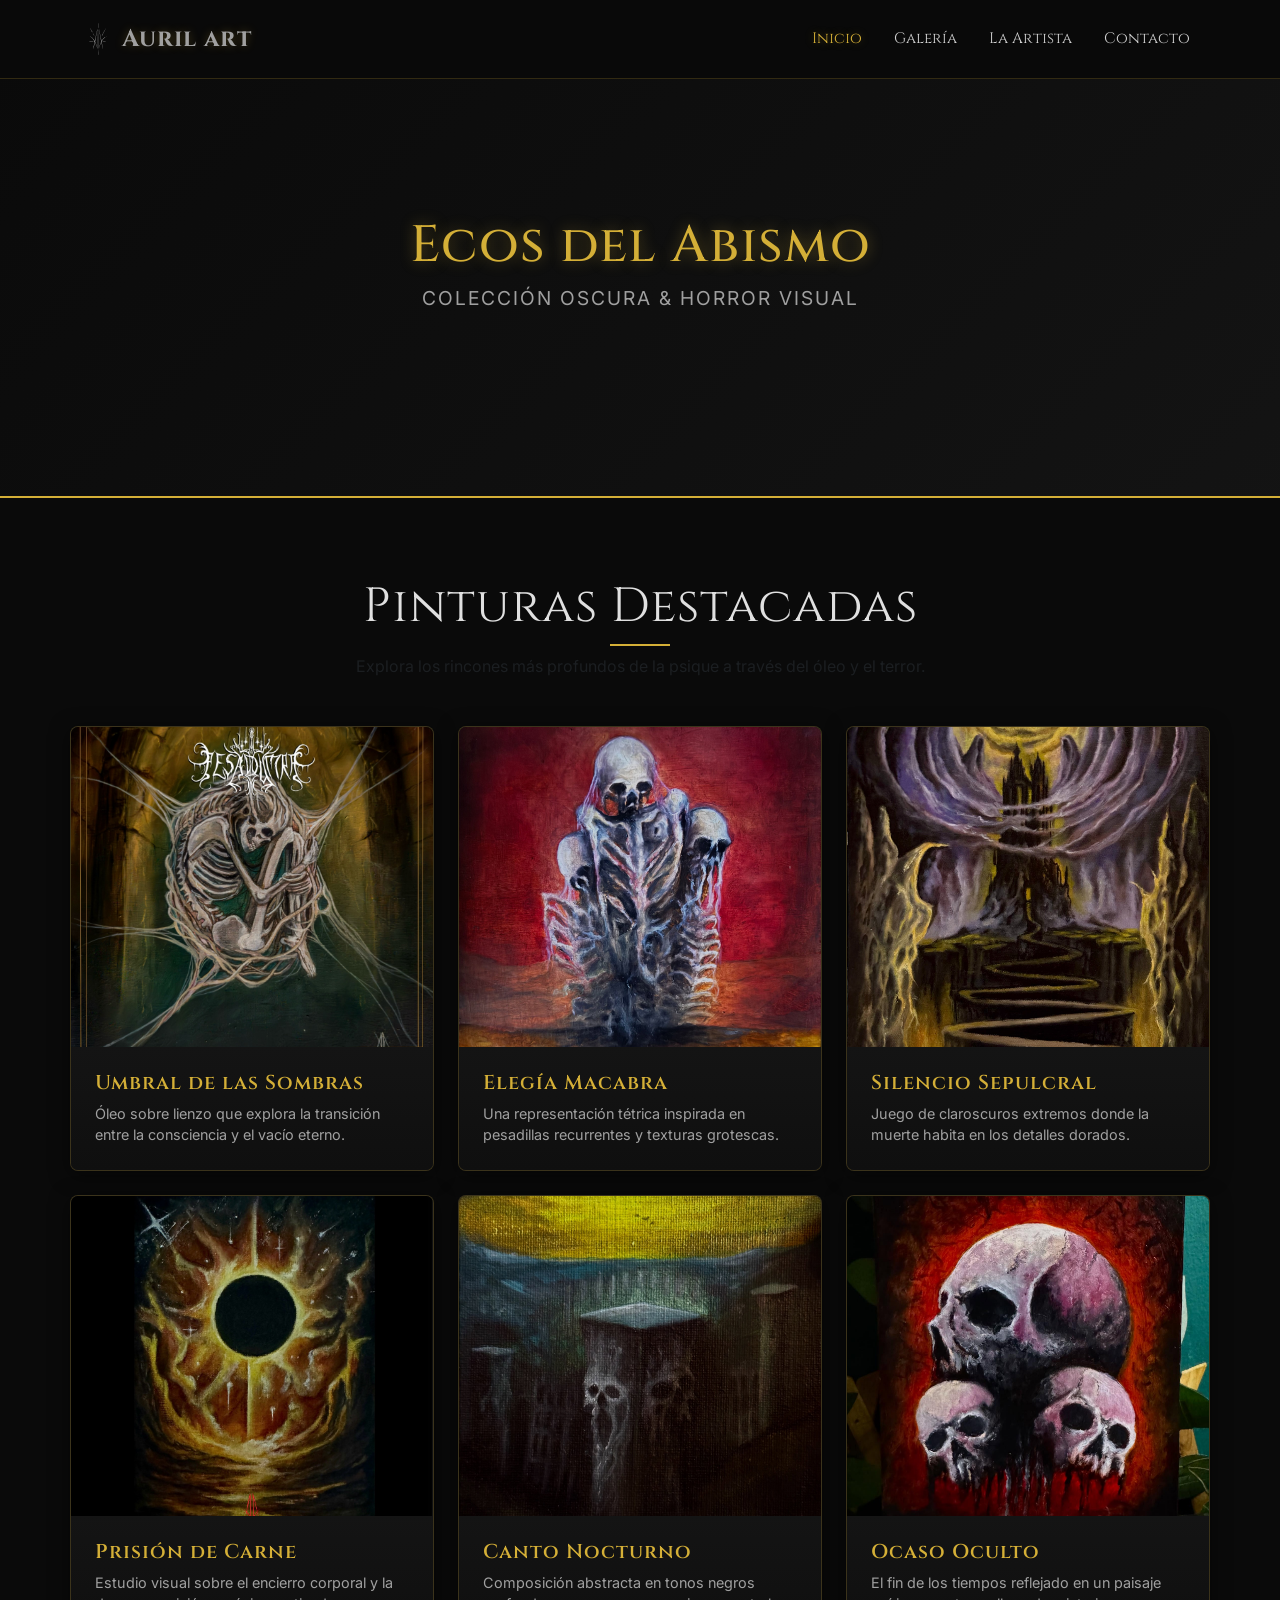
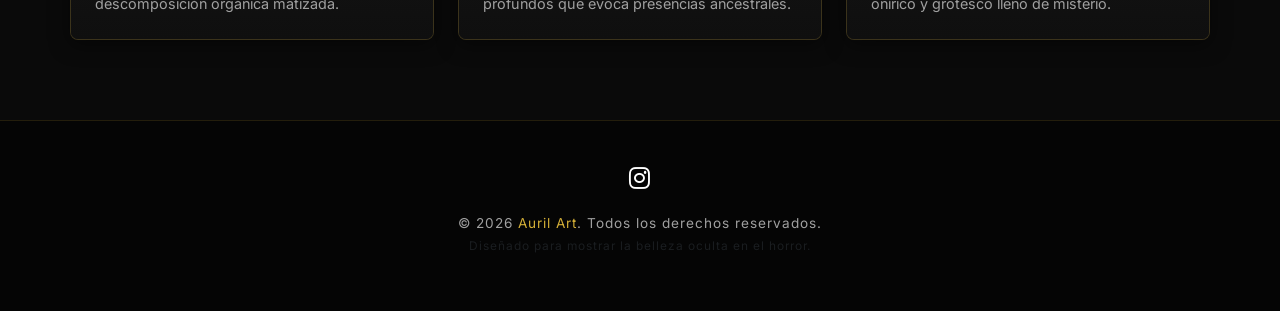
==== index.html @ 06678bcd "Proyecto limpio Auril Art" ====
<!DOCTYPE html>
<html lang="es">

<head>
    <meta charset="UTF-8">
    <meta name="viewport" content="width=device-width, initial-scale=1.0">
    <title>Galería Nocturna | Arte Dark & Horror</title>
    <link href="https://cdn.jsdelivr.net/npm/bootstrap@5.3.0/dist/css/bootstrap.min.css" rel="stylesheet">
    <link
        href="https://fonts.googleapis.com/css2?family=Cinzel:wght@400;600;700&family=Inter:wght@300;400;500&display=swap"
        rel="stylesheet">
    <link rel="stylesheet" href="https://cdnjs.cloudflare.com/ajax/libs/font-awesome/6.4.0/css/all.min.css">
    <link rel="stylesheet" href="./CSS/styles.css">
</head>

<body>

    <header>
        <nav class="navbar navbar-expand-lg navbar-dark navbar-dark-custom fixed-top py-3">
            <div class="container">
                <a class="navbar-brand d-flex align-items-center Auril_Art" href="#">
                    <img src="img/logo-symbol.svg" alt="Auril Art Logo" style="width: 32px; height: 32px;" class="me-2">
                    Auril art
                </a>
                <button class="navbar-toggler" type="button" data-bs-toggle="collapse" data-bs-target="#navbarNav"
                    aria-controls="navbarNav" aria-expanded="false" aria-label="Toggle navigation">
                    <span class="navbar-toggler-icon"></span>
                </button>
                <div class="collapse navbar-collapse justify-content-end" id="navbarNav">
                    <ul class="navbar-nav gap-3 text-center">
                        <li class="nav-item">
                            <a class="nav-link active" href="#">Inicio</a>
                        </li>
                        <li class="nav-item">
                            <a class="nav-link" href="#galeria">Galería</a>
                        </li>
                        <li class="nav-item">
                            <a class="nav-link" href="#biografia">La Artista</a>
                        </li>
                        <li class="nav-item">
                            <a class="nav-link" href="#contact">Contacto</a>
                        </li>
                    </ul>
                </div>
            
            </div>
        </nav>
    </header>

    <section class="hero-banner mt-5">
        <div class="container hero-content">
            <h1 class="gold-title">Ecos del Abismo</h1>
            <p>Colección Oscura & Horror Visual</p>
        </div>
    </section>

    <main class="container gallery-container" id="galeria">
        <div class="text-center mb-5">
            <h2 class="gold-title display-5 mb-2">Pinturas Destacadas</h2>
            <div class="gold-divider"></div>
            <p class="text-muted mt-2">Explora los rincones más profundos de la psique a través del óleo y el terror.
            </p>
        </div>

        <div class="row g-4">
            <!-- Painting Item 1 -->
            <div class="col-sm-6 col-lg-4">
                <div class="art-card">
                    <div class="img-wrapper">
                        <img src="./img/paint-1.jpg"
                            alt="Umbral de las Sombras" loading="lazy">
                    </div>
                    <div class="art-info">
                        <h3 class="art-title">Umbral de las Sombras</h3>
                        <p class="art-desc">Óleo sobre lienzo que explora la transición entre la consciencia y el vacío
                            eterno.</p>
                    </div>
                </div>
            </div>

            <!-- Painting Item 2 -->
            <div class="col-sm-6 col-lg-4">
                <div class="art-card">
                    <div class="img-wrapper">
                        <img src="./img/paint-2.jpg"
                            alt="Elegía Macabra" loading="lazy">
                    </div>
                    <div class="art-info">
                        <h3 class="art-title">Elegía Macabra</h3>
                        <p class="art-desc">Una representación tétrica inspirada en pesadillas recurrentes y texturas
                            grotescas.</p>
                    </div>
                </div>
            </div>

            <!-- Painting Item 3 -->
            <div class="col-sm-6 col-lg-4">
                <div class="art-card">
                    <div class="img-wrapper">
                        <img src="./img/paint-3.jpg"
                            alt="Silencio sepulcral" loading="lazy">
                    </div>
                    <div class="art-info">
                        <h3 class="art-title">Silencio Sepulcral</h3>
                        <p class="art-desc">Juego de claroscuros extremos donde la muerte habita en los detalles
                            dorados.</p>
                    </div>
                </div>
            </div>

            <!-- Painting Item 4 -->
            <div class="col-sm-6 col-lg-4">
                <div class="art-card">
                    <div class="img-wrapper">
                        <img src="./img/paint-4.jpg"
                            alt="Prisión de Carne" loading="lazy">
                    </div>
                    <div class="art-info">
                        <h3 class="art-title">Prisión de Carne</h3>
                        <p class="art-desc">Estudio visual sobre el encierro corporal y la descomposición orgánica
                            matizada.</p>
                    </div>
                </div>
            </div>

            <!-- Painting Item 5 -->
            <div class="col-sm-6 col-lg-4">
                <div class="art-card">
                    <div class="img-wrapper">
                        <img src="./img/paint-5.jpg"
                            alt="Canto Nocturno" loading="lazy">
                    </div>
                    <div class="art-info">
                        <h3 class="art-title">Canto Nocturno</h3>
                        <p class="art-desc">Composición abstracta en tonos negros profundos que evoca presencias
                            ancestrales.</p>
                    </div>
                </div>
            </div>

            <!-- Painting Item 6 -->
            <div class="col-sm-6 col-lg-4">
                <div class="art-card">
                    <div class="img-wrapper">
                        <img src="./img/paint-6.jpg"
                            alt="Ocaso Oculto" loading="lazy">
                    </div>
                    <div class="art-info">
                        <h3 class="art-title">Ocaso Oculto</h3>
                        <p class="art-desc">El fin de los tiempos reflejado en un paisaje onírico y grotesco lleno de
                            misterio.</p>
                    </div>
                </div>
            </div>
        </div>
    </main>

    <footer id="contact">
        <div class="container text-center">
            <div class="mb-3">
                <a href="https://www.instagram.com/aurilart/" target="_blank" rel="noopener noreferrer" class="social-icon text-white fs-4">
                    <i class="fa-brands fa-instagram"></i>
                </a>
            </div>
            <p class="mb-1">&copy; 2026 <span>Auril Art</span>. Todos los derechos reservados.</p>
            <p class="text-muted small">Diseñado para mostrar la belleza oculta en el horror.</p>
        </div>
    </footer>
    <!-- Bootstrap 5 JS Bundle CDN -->
    <script src="https://cdn.jsdelivr.net/npm/bootstrap@5.3.0/dist/js/bootstrap.bundle.min.js"></script>
</body>

</html>
---- CSS/styles.css ----
/* STREAMING_CHUNK:Defining root variables and global styles... */
:root {
--bg-deep: #0a0a0a;
--bg-card: #141414;
--gold: #d4af37;
--gold-light: #f3e5ab;
--gold-dark: #aa8c2c;
--text-muted: #a0a0a0;
}

body {
background-color: var(--bg-deep);
color: #e0e0e0;
font-family: 'Inter', sans-serif;
overflow-x: hidden;
}

h1, h2, h3, h4, .navbar-brand, .gold-title {
font-family: 'Cinzel', serif;
letter-spacing: 1px;
}

.Auril_Art{
    color: white;
}
/* STREAMING_CHUNK:Styling navigation bar components... */
.navbar-dark-custom {
background-color: rgba(10, 10, 10, 0.95);
backdrop-filter: blur(10px);
border-bottom: 1px solid rgba(212, 175, 55, 0.2);
}

.navbar-brand {
color: var(--text-muted) !important;
font-weight: 700;
font-size: 1.5rem;
text-shadow: 0 0 10px rgba(212, 175, 55, 0.3);
}

.nav-link {
color: #d1d1d1 !important;
transition: color 0.3s ease;
font-family: 'Cinzel', serif;
font-size: 0.95rem;
}

.nav-link:hover, .nav-link.active {
color: var(--gold) !important;
text-shadow: 0 0 8px rgba(212, 175, 55, 0.4);
}

.navbar-toggler {
border-color: var(--gold);
}

.navbar-toggler-icon {
background-image: url("data:image/svg+xml,%3csvg xmlns='http://www.w3.org/2000/svg' viewBox='0 0 30 30'%3e%3cpath stroke='rgba%28212, 175, 55, 0.8%29' stroke-linecap='round' stroke-miterlimit='10' stroke-width='2' d='M4 7h22M4 15h22M4 23h22'/%3e%3c/svg%3e");
}

/* STREAMING_CHUNK:Styling hero banner layout... */
.hero-banner {
height: 50vh;
min-height: 350px;
background: linear-gradient(135deg, rgba(10,10,10,0.85) 0%, rgba(20,20,20,0.95) 100%),
url('https://images.unsplash.com/photo-1518709268805-4e9042af9f23?q=80&w=1600&auto=format&fit=crop') center/cover no-repeat;
border-bottom: 2px solid var(--gold);
display: flex;
align-items: center;
justify-content: center;
text-align: center;
position: relative;
}

.hero-content h1 {
color: var(--gold);
font-size: clamp(2rem, 4vw, 3.8rem);
margin-bottom: 0.5rem;
text-shadow: 0 0 15px rgba(212, 175, 55, 0.4);
}

.hero-content p {
color: var(--text-muted);
font-size: clamp(0.9rem, 1.5vw, 1.2rem);
letter-spacing: 2px;
text-transform: uppercase;
}

/* STREAMING_CHUNK:Styling gallery cards and hover effects... */
.gallery-container {
padding: 5rem 0;
}

.gold-divider {
width: 60px;
height: 2px;
background-color: var(--gold);
margin: 0 auto;
}

.art-card {
background-color: var(--bg-card);
border: 1px solid rgba(212, 175, 55, 0.2);
border-radius: 8px;
overflow: hidden;
transition: all 0.4s cubic-bezier(0.165, 0.84, 0.44, 1);
box-shadow: 0 4px 20px rgba(0, 0, 0, 0.5);
height: 100%;
}

.art-card:hover {
transform: translateY(-8px);
border-color: var(--gold);
box-shadow: 0 12px 30px rgba(212, 175, 55, 0.2);
}

.img-wrapper {
overflow: hidden;
position: relative;
height: 320px;
}

.art-card img {
width: 100%;
height: 100%;
object-fit: cover;
transition: transform 0.6s ease;
}

.art-card:hover img {
transform: scale(1.08);
}

.art-info {
padding: 1.5rem;
background: linear-gradient(to bottom, var(--bg-card), #0f0f0f);
}

.art-title {
color: var(--gold);
font-size: 1.25rem;
margin-bottom: 0.5rem;
font-weight: 600;
}

.art-desc {
color: var(--text-muted);
font-size: 0.9rem;
margin-bottom: 0;
line-height: 1.5;
}

/* STREAMING_CHUNK:Styling footer component... */
footer {
background-color: #050505;
border-top: 1px solid rgba(212, 175, 55, 0.15);
padding: 2.5rem 0;
text-align: center;
color: var(--text-muted);
font-size: 0.85rem;
letter-spacing: 1px;
}

footer span {
color: var(--gold);
}

footer .social-icon {
    transition: opacity 0.3s ease, transform 0.3s ease;
    display: inline-block;
}

footer .social-icon:hover {
    opacity: 0.7;
    transform: scale(1.1);
}
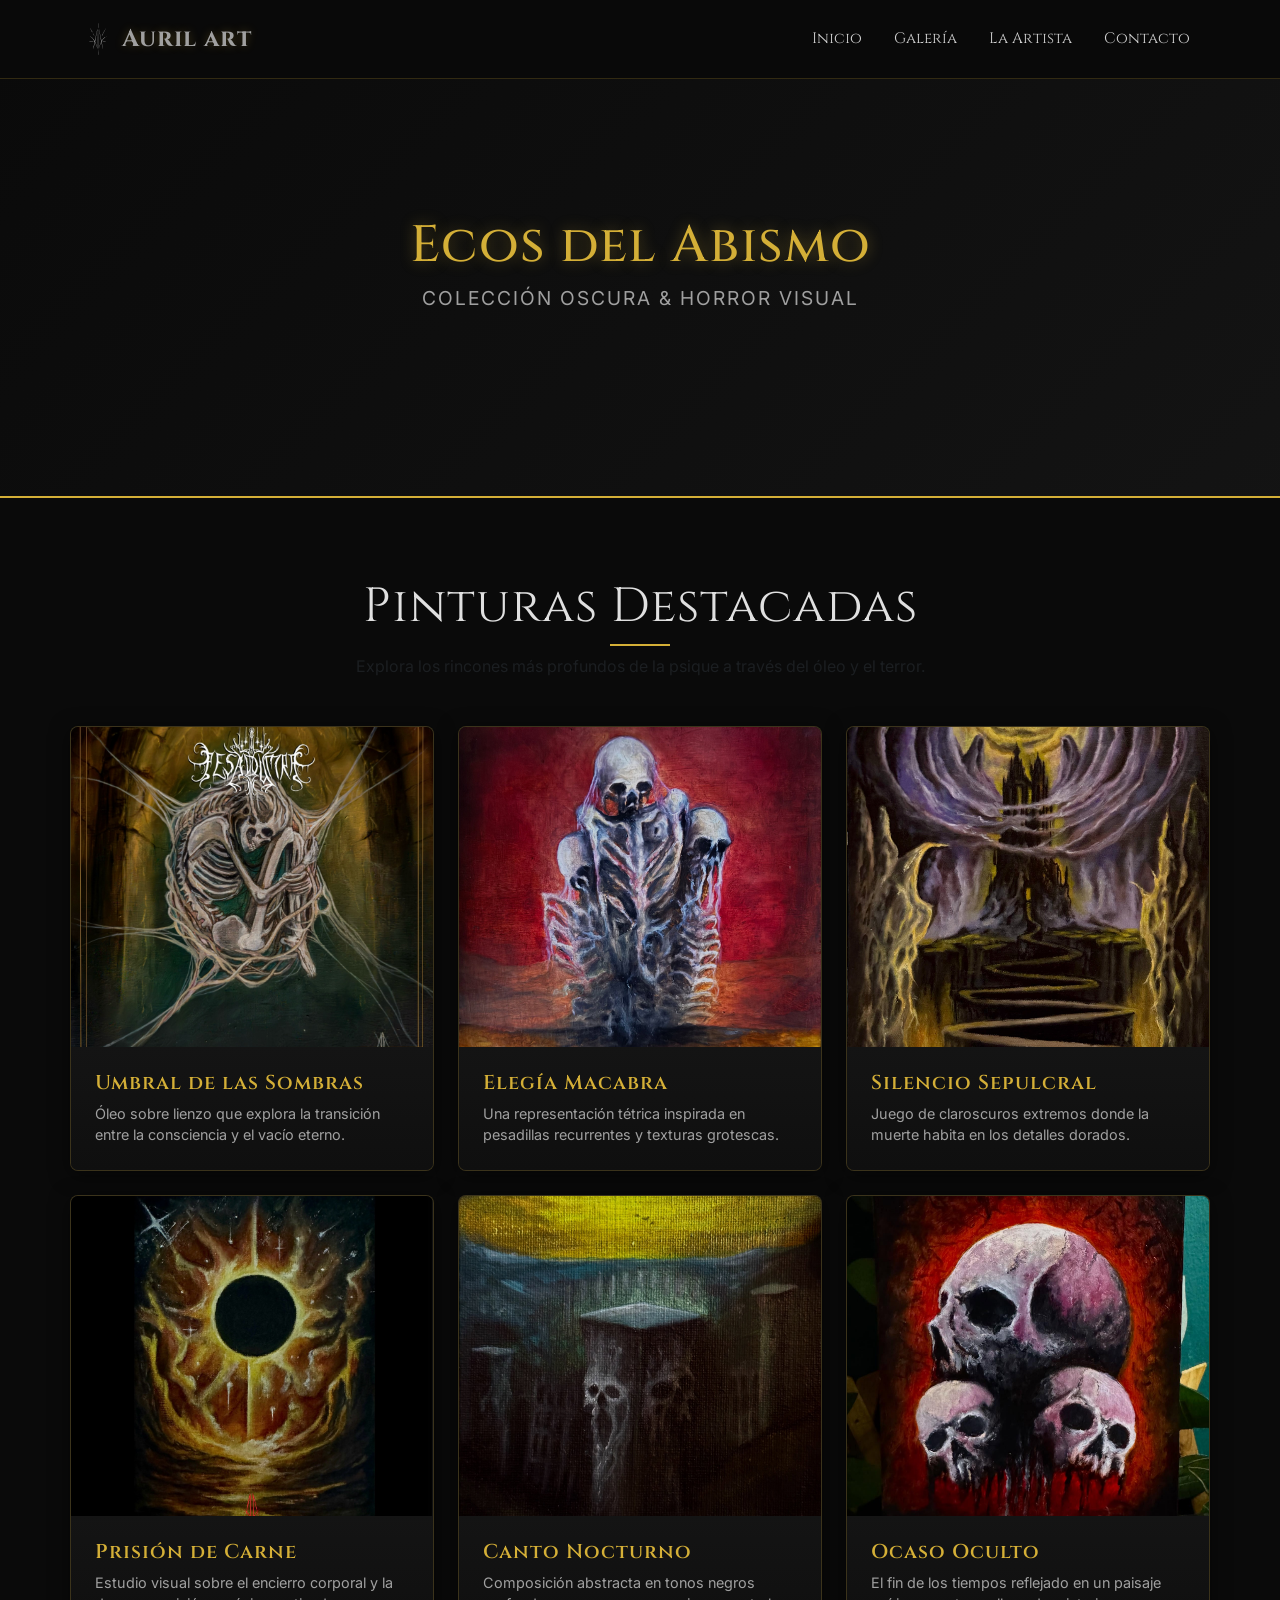
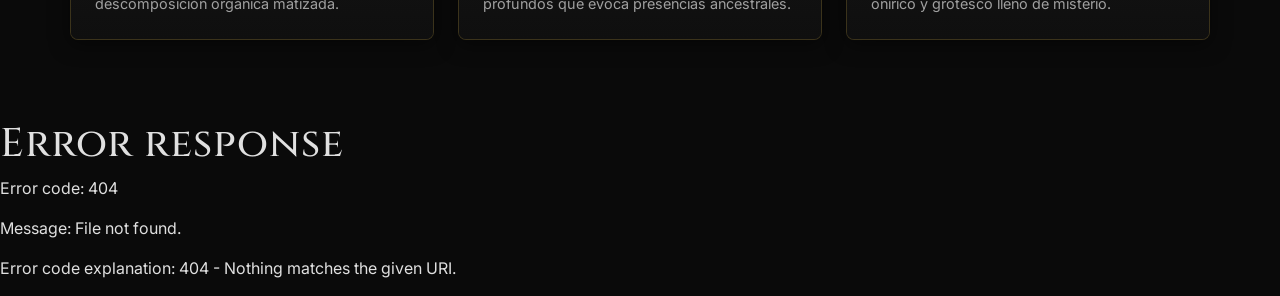
==== commit f7948abf: "cambios extraños hay en mí" ====
--- a/index.html
+++ b/index.html
@@ -14,37 +14,8 @@
 </head>
 
 <body>
-
     <header>
-        <nav class="navbar navbar-expand-lg navbar-dark navbar-dark-custom fixed-top py-3">
-            <div class="container">
-                <a class="navbar-brand d-flex align-items-center Auril_Art" href="#">
-                    <img src="img/logo-symbol.svg" alt="Auril Art Logo" style="width: 32px; height: 32px;" class="me-2">
-                    Auril art
-                </a>
-                <button class="navbar-toggler" type="button" data-bs-toggle="collapse" data-bs-target="#navbarNav"
-                    aria-controls="navbarNav" aria-expanded="false" aria-label="Toggle navigation">
-                    <span class="navbar-toggler-icon"></span>
-                </button>
-                <div class="collapse navbar-collapse justify-content-end" id="navbarNav">
-                    <ul class="navbar-nav gap-3 text-center">
-                        <li class="nav-item">
-                            <a class="nav-link active" href="#">Inicio</a>
-                        </li>
-                        <li class="nav-item">
-                            <a class="nav-link" href="#galeria">Galería</a>
-                        </li>
-                        <li class="nav-item">
-                            <a class="nav-link" href="#biografia">La Artista</a>
-                        </li>
-                        <li class="nav-item">
-                            <a class="nav-link" href="#contact">Contacto</a>
-                        </li>
-                    </ul>
-                </div>
-            
-            </div>
-        </nav>
+        <div id="navbar-placeholder"></div>
     </header>
 
     <section class="hero-banner mt-5">
@@ -155,19 +126,10 @@
         </div>
     </main>
 
-    <footer id="contact">
-        <div class="container text-center">
-            <div class="mb-3">
-                <a href="https://www.instagram.com/aurilart/" target="_blank" rel="noopener noreferrer" class="social-icon text-white fs-4">
-                    <i class="fa-brands fa-instagram"></i>
-                </a>
-            </div>
-            <p class="mb-1">&copy; 2026 <span>Auril Art</span>. Todos los derechos reservados.</p>
-            <p class="text-muted small">Diseñado para mostrar la belleza oculta en el horror.</p>
-        </div>
-    </footer>
-    <!-- Bootstrap 5 JS Bundle CDN -->
+    <div id="footer-placeholder"></div>
+
     <script src="https://cdn.jsdelivr.net/npm/bootstrap@5.3.0/dist/js/bootstrap.bundle.min.js"></script>
+    <script src="./js/main.js"></script>
 </body>
 
 </html>
